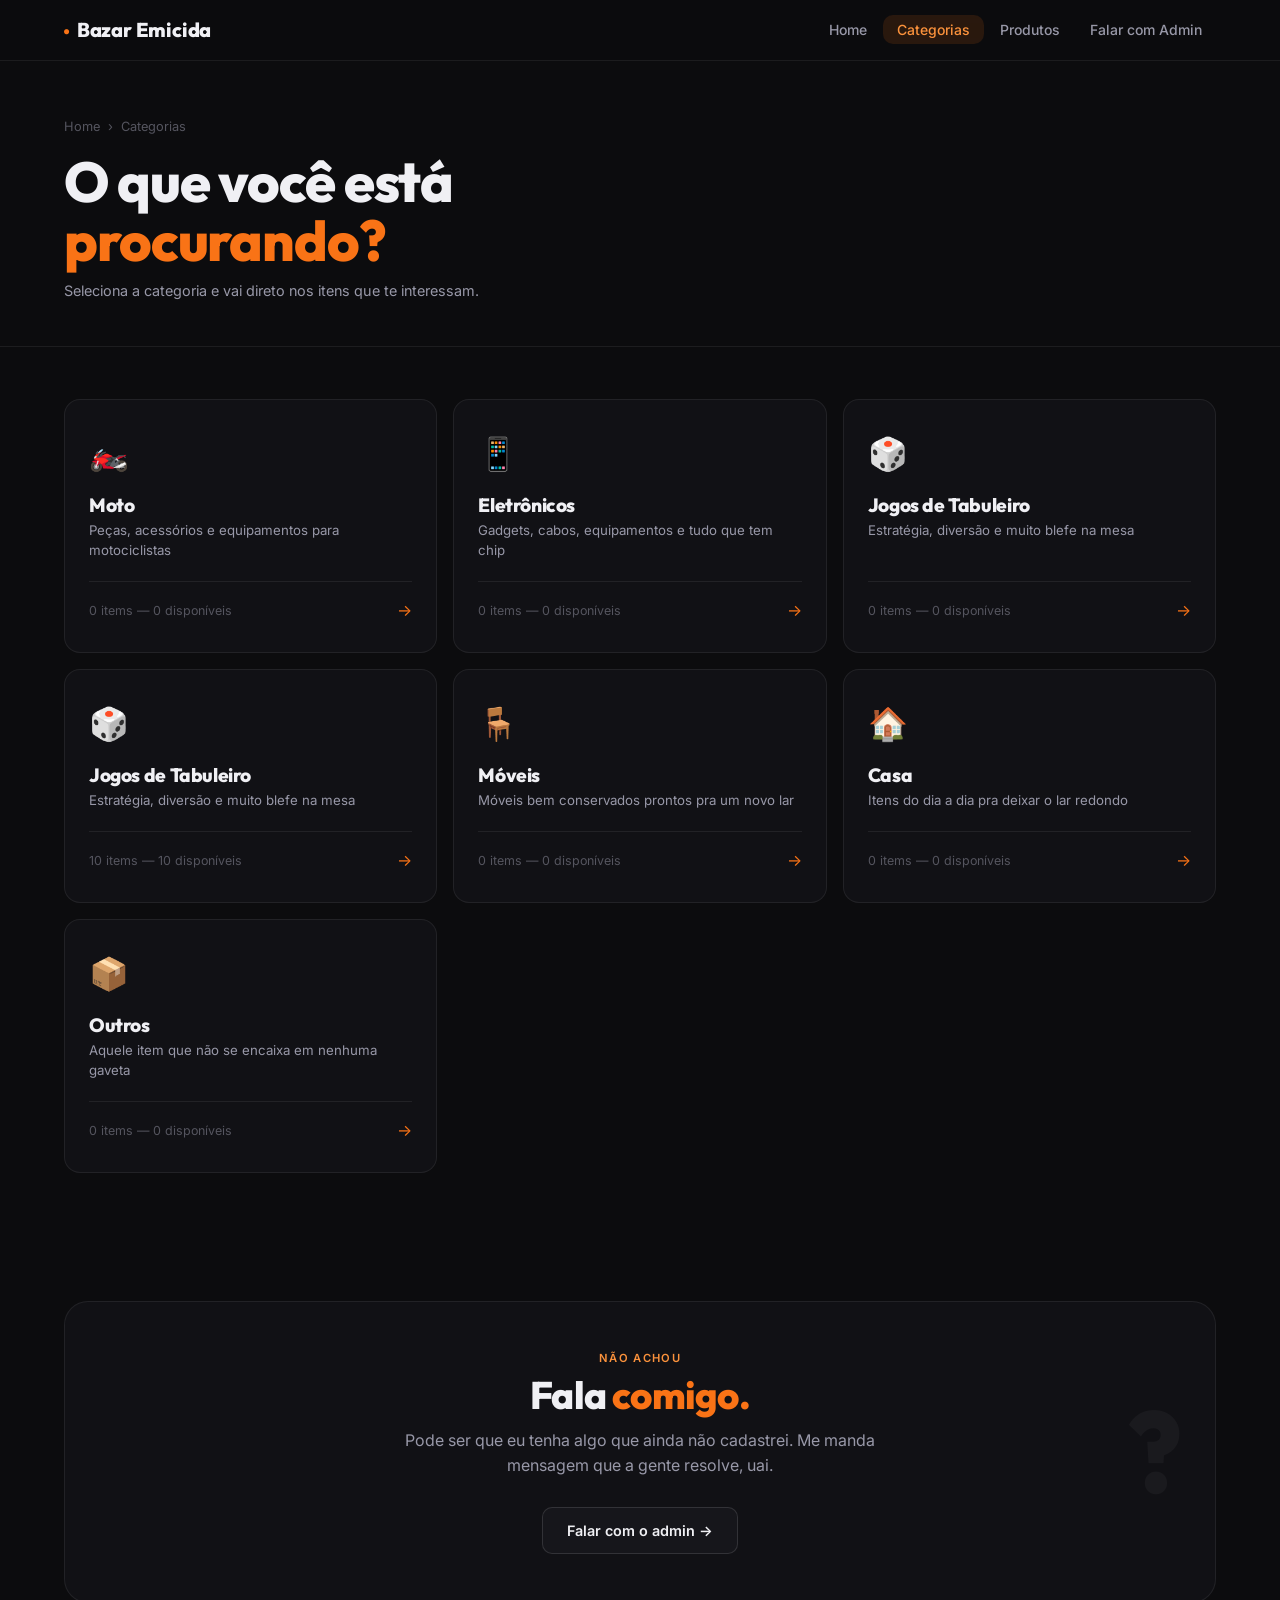
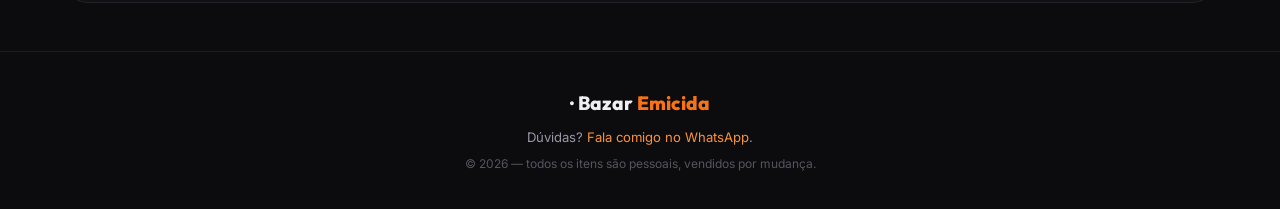
==== categorias.html @ 6313853e "feat: bazar completo com CSV, dark theme e checkout via WhatsApp - Estrutura completa: home, categor" ====
<!DOCTYPE html>
<html lang="pt-BR">
<head>
  <meta charset="UTF-8">
  <meta name="viewport" content="width=device-width, initial-scale=1.0">
  <title>Categorias — Bazar Emicida</title>
  <meta name="description" content="Navegue pelas categorias do Bazar Emicida: Motos, Eletrônicos, Jogos, Móveis, Casa e mais.">
  <link rel="stylesheet" href="css/style.css">
</head>
<body>
<div class="page-header">
  <div class="container">
    <nav class="breadcrumb">
      <a href="index.html">Home</a><span>&rsaquo;</span><span>Categorias</span>
    </nav>
    <h1 class="sh-title display" style="font-size:clamp(2rem,6vw,3.5rem)">O que você está<br><em style="font-style:normal;color:var(--orange)">procurando?</em></h1>
    <p class="sh-sub" style="margin-top:8px">Seleciona a categoria e vai direto nos itens que te interessam.</p>
  </div>
</div>

<section class="section" style="padding-top:0">
  <div class="container">
    <div class="grid-cats" id="listaCats"></div>
  </div>
</section>

<section class="section-sm">
  <div class="container">
    <div class="banner" data-deco="?">
      <div class="banner-center">
        <span class="sh-label label-sm" style="color:var(--orange-txt)">Não achou</span>
        <h2 class="sh-title display" style="margin-top:8px">Fala <em style="font-style:normal;color:var(--orange)">comigo.</em></h2>
        <p>Pode ser que eu tenha algo que ainda não cadastrei. Me manda mensagem que a gente resolve, uai.</p>
        <a href="contato.html" class="btn btn-ghost" style="margin:0 auto">Falar com o admin &rarr;</a>
      </div>
    </div>
  </div>
</section>

<script src="js/config.js"></script>
<script src="js/data.js"></script>
<script src="js/ui.js"></script>
<script>
  renderNavbar();
  renderFooter();

  const lista = document.getElementById('listaCats');

  fetchProdutos().then(todos => {
    CONFIG.CATEGORIAS.forEach(cat => {
      const total = todos.filter(p => p.categoria === cat.id).length;
      const disp  = todos.filter(p => p.categoria === cat.id && isDisponivel(p)).length;

      const a = document.createElement('a');
      a.href = `produtos.html?categoria=${cat.id}`;
      a.className = 'card-cat';
      a.innerHTML = `
        <span class="card-cat-icon">${cat.icone}</span>
        <span class="card-cat-name display">${cat.nome}</span>
        <p class="card-cat-desc">${cat.descricao}</p>
        <div class="card-cat-footer">
          <span class="card-cat-count">${total} item${total !== 1 ? 's' : ''} &mdash; ${disp} disponíve${disp !== 1 ? 'is' : 'l'}</span>
          <span class="card-cat-arrow">&#8594;</span>
        </div>
      `;
      lista.appendChild(a);
    });
  });
</script>
</body>
</html>
---- css/style.css ----
@import url('https://fonts.googleapis.com/css2?family=Outfit:wght@700;800&family=Inter:wght@400;500;600&display=swap');

/* ─── RESET ─────────────────────────────────────────────── */
*, *::before, *::after { box-sizing: border-box; margin: 0; padding: 0; }
html { scroll-behavior: smooth; font-size: 16px; }
body {
  background: #0c0c0e;
  color: #e8e8ec;
  font-family: 'Inter', system-ui, sans-serif;
  line-height: 1.6;
  min-height: 100vh;
  display: flex;
  flex-direction: column;
  -webkit-font-smoothing: antialiased;
}
a { color: inherit; text-decoration: none; }
img { display: block; max-width: 100%; }
button { font-family: inherit; cursor: pointer; border: none; background: none; }
ul, ol { list-style: none; }

/* ─── TOKENS ─────────────────────────────────────────────── */
:root {
  --bg:         #0c0c0e;
  --bg1:        #111115;
  --bg2:        #16161b;
  --bg3:        #1c1c23;
  --line:       rgba(255,255,255,0.07);
  --line2:      rgba(255,255,255,0.12);

  --orange:     #f97316;
  --orange-dim: rgba(249,115,22,0.12);
  --orange-mid: rgba(249,115,22,0.25);
  --orange-txt: #fb923c;

  --green:  #22c55e;
  --red:    #ef4444;

  --t1: #f0f0f4;
  --t2: #9898a8;
  --t3: #55555f;

  --r:   10px;
  --r2:  16px;
  --r3:  24px;

  --ease: cubic-bezier(.25,.8,.25,1);
  --dur:  200ms;

  --shadow-sm:  0 1px 3px rgba(0,0,0,.5);
  --shadow-md:  0 4px 20px rgba(0,0,0,.6);
  --shadow-lg:  0 8px 40px rgba(0,0,0,.7);
  --glow:       0 0 30px rgba(249,115,22,.18);
}

/* ─── UTILS ──────────────────────────────────────────────── */
.container    { max-width: 1200px; margin: 0 auto; padding: 0 24px; }
.section      { padding: 80px 0; }
.section-sm   { padding: 48px 0; }
.grid-auto    { display: grid; grid-template-columns: repeat(auto-fill, minmax(270px, 1fr)); gap: 20px; }
.grid-cats    { display: grid; grid-template-columns: repeat(auto-fill, minmax(300px, 1fr)); gap: 16px; }
.sr-only      { position: absolute; width: 1px; height: 1px; overflow: hidden; clip: rect(0,0,0,0); }

/* ─── TIPOGRAFIA ─────────────────────────────────────────── */
.display {
  font-family: 'Outfit', sans-serif;
  font-weight: 800;
  line-height: 1.05;
  letter-spacing: -0.02em;
}
.label-sm {
  font-size: 0.7rem;
  font-weight: 600;
  letter-spacing: 0.12em;
  text-transform: uppercase;
}

/* ─── SCROLLBAR ──────────────────────────────────────────── */
::-webkit-scrollbar { width: 5px; }
::-webkit-scrollbar-track { background: var(--bg); }
::-webkit-scrollbar-thumb { background: var(--bg3); border-radius: 3px; }
::-webkit-scrollbar-thumb:hover { background: var(--orange); }

/* ─── NAVBAR ─────────────────────────────────────────────── */
.navbar {
  position: sticky; top: 0; z-index: 90;
  background: rgba(12,12,14,.92);
  backdrop-filter: blur(16px) saturate(180%);
  border-bottom: 1px solid var(--line);
}
.navbar-inner {
  display: flex; align-items: center; justify-content: space-between;
  height: 60px;
}
.brand {
  font-family: 'Outfit', sans-serif; font-weight: 800;
  font-size: 1.25rem; letter-spacing: -0.01em;
  color: var(--t1); display: flex; align-items: center; gap: 8px;
}
.brand-dot { color: var(--orange); font-size: 1.6rem; line-height: 0; position: relative; top: 2px; }
.nav-links {
  display: flex; align-items: center; gap: 2px;
}
.nav-links a {
  font-size: 0.875rem; font-weight: 500; color: var(--t2);
  padding: 6px 14px; border-radius: var(--r);
  transition: color var(--dur) var(--ease), background var(--dur) var(--ease);
}
.nav-links a:hover { color: var(--t1); background: var(--bg2); }
.nav-links a.active { color: var(--orange-txt); background: var(--orange-dim); }
.nav-toggle {
  display: none; flex-direction: column; gap: 5px;
  padding: 8px; border-radius: var(--r); transition: background var(--dur);
}
.nav-toggle:hover { background: var(--bg2); }
.nav-toggle span { display: block; width: 20px; height: 1.5px; background: var(--t1); border-radius: 2px; transition: transform var(--dur) var(--ease), opacity var(--dur); }
.nav-toggle.open span:nth-child(1) { transform: translateY(6.5px) rotate(45deg); }
.nav-toggle.open span:nth-child(2) { opacity: 0; transform: scaleX(0); }
.nav-toggle.open span:nth-child(3) { transform: translateY(-6.5px) rotate(-45deg); }

/* ─── BOTÕES ─────────────────────────────────────────────── */
.btn {
  display: inline-flex; align-items: center; gap: 8px;
  padding: 11px 24px; border-radius: var(--r); font-size: 0.9rem; font-weight: 600;
  transition: all var(--dur) var(--ease); cursor: pointer; white-space: nowrap;
}
.btn-primary {
  background: var(--orange); color: #fff;
  box-shadow: 0 2px 12px rgba(249,115,22,.3);
}
.btn-primary:hover {
  background: #ea6a0f; color: #fff;
  transform: translateY(-1px); box-shadow: 0 4px 20px rgba(249,115,22,.45);
}
.btn-ghost {
  background: var(--bg2); color: var(--t1); border: 1px solid var(--line2);
}
.btn-ghost:hover { background: var(--bg3); border-color: var(--line2); color: var(--t1); transform: translateY(-1px); }
.btn-wpp {
  background: #25D366; color: #fff; width: 100%; justify-content: center;
  padding: 14px 24px; border-radius: var(--r); font-size: 0.95rem;
  box-shadow: 0 2px 12px rgba(37,211,102,.2);
}
.btn-wpp:hover { background: #1ebe5d; color: #fff; transform: translateY(-1px); box-shadow: 0 4px 20px rgba(37,211,102,.35); }
.btn-disabled {
  background: var(--bg3); color: var(--t3); width: 100%; justify-content: center;
  padding: 14px 24px; border-radius: var(--r); font-size: 0.95rem;
  border: 1px solid var(--line); cursor: not-allowed; pointer-events: none;
}

/* ─── HERO ───────────────────────────────────────────────── */
.hero {
  position: relative; overflow: hidden;
  padding: 100px 0 80px;
  background: radial-gradient(ellipse 80% 60% at 110% 40%, rgba(249,115,22,.08) 0%, transparent 65%),
              radial-gradient(ellipse 60% 80% at -10% 80%, rgba(249,115,22,.04) 0%, transparent 60%);
}
.hero::after {
  content: '';
  position: absolute; inset: 0;
  background: url("data:image/svg+xml,%3Csvg xmlns='http://www.w3.org/2000/svg' width='400' height='400'%3E%3Cfilter id='n'%3E%3CfeTurbulence type='fractalNoise' baseFrequency='.65' numOctaves='3' stitchTiles='stitch'/%3E%3CfeColorMatrix type='saturate' values='0'/%3E%3C/filter%3E%3Crect width='400' height='400' filter='url(%23n)' opacity='.04'/%3E%3C/svg%3E");
  pointer-events: none; opacity: .5;
}
.hero-inner { position: relative; z-index: 1; display: grid; grid-template-columns: 1fr auto; gap: 48px; align-items: center; }
.hero-eyebrow {
  display: inline-flex; align-items: center; gap: 8px;
  background: var(--orange-dim); border: 1px solid var(--orange-mid);
  color: var(--orange-txt); padding: 5px 14px; border-radius: 100px;
  margin-bottom: 28px;
}
.hero-eyebrow::before { content: ''; width: 6px; height: 6px; background: var(--orange); border-radius: 50%; flex-shrink: 0; }
.hero-title {
  font-size: clamp(3rem, 7vw, 5.5rem);
  color: var(--t1); margin-bottom: 24px;
}
.hero-title em { font-style: normal; color: var(--orange); }
.hero-text { font-size: 1.05rem; color: var(--t2); line-height: 1.75; max-width: 520px; margin-bottom: 36px; }
.hero-text strong { color: var(--t1); font-weight: 600; }
.hero-cta { display: flex; gap: 12px; flex-wrap: wrap; }
.hero-stats { display: flex; gap: 40px; margin-top: 60px; padding-top: 40px; border-top: 1px solid var(--line); }
.stat-n { font-family: 'Outfit', sans-serif; font-weight: 800; font-size: 2rem; color: var(--orange); display: block; }
.stat-l { font-size: 0.75rem; color: var(--t3); text-transform: uppercase; letter-spacing: .1em; }
.hero-badge {
  flex-shrink: 0;
  background: var(--bg1); border: 1px solid var(--line2);
  border-radius: var(--r3); padding: 28px 24px;
  display: flex; flex-direction: column; align-items: center; justify-content: center;
  gap: 8px; text-align: center; min-width: 160px;
}
.hero-badge-icon { font-size: 3rem; }
.hero-badge-text { font-size: 0.72rem; color: var(--t3); text-transform: uppercase; letter-spacing: .1em; line-height: 1.4; }
.hero-badge-name { font-family: 'Outfit', sans-serif; font-weight: 800; font-size: 1.1rem; color: var(--t1); }

/* ─── HISTÓRIA ───────────────────────────────────────────── */
.historia {
  background: var(--bg1); border-top: 1px solid var(--line); border-bottom: 1px solid var(--line);
}
.historia-inner {
  display: grid; grid-template-columns: 3px 1fr; gap: 32px; align-items: start;
  padding: 52px 0;
}
.historia-accent { background: var(--orange); border-radius: 3px; align-self: stretch; }
.historia-content blockquote {
  font-size: clamp(1rem, 2vw, 1.15rem); color: var(--t2);
  font-style: italic; line-height: 1.85; max-width: 700px;
}
.historia-content blockquote strong { color: var(--t1); font-style: normal; }
.historia-sig { margin-top: 20px; font-size: 0.85rem; font-weight: 600; color: var(--orange-txt); }

/* ─── SECTION HEADER ─────────────────────────────────────── */
.sh { margin-bottom: 36px; }
.sh-label { color: var(--orange-txt); margin-bottom: 8px; display: block; }
.sh-title { font-size: clamp(1.6rem, 4vw, 2.4rem); color: var(--t1); margin-bottom: 8px; }
.sh-sub { color: var(--t2); font-size: 0.9rem; }

/* ─── PAGE HEADER ────────────────────────────────────────── */
.page-header { padding: 56px 0 44px; border-bottom: 1px solid var(--line); margin-bottom: 52px; }
.breadcrumb { display: flex; align-items: center; gap: 8px; font-size: 0.8rem; color: var(--t3); margin-bottom: 16px; }
.breadcrumb a { color: var(--t3); transition: color var(--dur); }
.breadcrumb a:hover { color: var(--orange-txt); }
.breadcrumb span { color: var(--t3); }

/* ─── CARDS DE CATEGORIA ─────────────────────────────────── */
.card-cat {
  display: flex; flex-direction: column;
  background: var(--bg1); border: 1px solid var(--line);
  border-radius: var(--r2); padding: 28px 24px;
  transition: border-color var(--dur) var(--ease), transform var(--dur) var(--ease), box-shadow var(--dur) var(--ease);
  position: relative; overflow: hidden; text-decoration: none;
}
.card-cat:hover {
  border-color: var(--orange-mid); transform: translateY(-3px);
  box-shadow: var(--shadow-md), var(--glow);
}
.card-cat-icon { font-size: 2rem; margin-bottom: 16px; }
.card-cat-name { font-family: 'Outfit', sans-serif; font-weight: 800; font-size: 1.2rem; color: var(--t1); margin-bottom: 6px; }
.card-cat-desc { font-size: 0.83rem; color: var(--t2); line-height: 1.5; flex: 1; }
.card-cat-footer {
  display: flex; align-items: center; justify-content: space-between;
  margin-top: 20px; padding-top: 16px; border-top: 1px solid var(--line);
}
.card-cat-count { font-size: 0.78rem; color: var(--t3); }
.card-cat-arrow { color: var(--orange); font-size: 1rem; transition: transform var(--dur); }
.card-cat:hover .card-cat-arrow { transform: translateX(4px); }

/* ─── CARDS DE PRODUTO ───────────────────────────────────── */
.card-produto {
  background: var(--bg1); border: 1px solid var(--line);
  border-radius: var(--r2); overflow: hidden; cursor: pointer;
  transition: border-color var(--dur) var(--ease), transform var(--dur) var(--ease), box-shadow var(--dur) var(--ease);
  display: flex; flex-direction: column;
}
.card-produto:hover {
  border-color: var(--orange-mid); transform: translateY(-3px);
  box-shadow: var(--shadow-md), var(--glow);
}
.card-produto.esgotado { opacity: 0.5; }
.card-thumb {
  position: relative; aspect-ratio: 4/3;
  background: var(--bg2); overflow: hidden;
}
.card-thumb img {
  width: 100%; height: 100%; object-fit: cover;
  transition: transform .4s var(--ease);
}
.card-produto:hover .card-thumb img { transform: scale(1.04); }
.thumb-empty { width: 100%; height: 100%; display: flex; align-items: center; justify-content: center; font-size: 2.5rem; opacity: .25; }
.badge-esgotado {
  position: absolute; inset: 0; display: flex; align-items: center; justify-content: center;
  background: rgba(0,0,0,.6); backdrop-filter: blur(2px);
}
.badge-esgotado span {
  background: var(--red); color: #fff; font-size: 0.72rem; font-weight: 700;
  letter-spacing: .1em; text-transform: uppercase; padding: 6px 14px; border-radius: 100px;
}
.badge-fotos {
  position: absolute; bottom: 8px; right: 8px;
  background: rgba(0,0,0,.7); color: var(--t2); font-size: 0.7rem;
  padding: 3px 8px; border-radius: 6px; backdrop-filter: blur(4px);
}
.card-body { padding: 16px 18px 20px; flex: 1; display: flex; flex-direction: column; }
.card-cat-tag {
  font-size: 0.68rem; font-weight: 600; letter-spacing: .12em;
  text-transform: uppercase; color: var(--orange-txt); margin-bottom: 6px;
}
.card-nome { font-size: 0.95rem; font-weight: 600; color: var(--t1); line-height: 1.4; flex: 1; margin-bottom: 12px; }
.card-preco { font-family: 'Outfit', sans-serif; font-weight: 800; font-size: 1.3rem; color: var(--t1); }

/* ─── FILTRO ─────────────────────────────────────────────── */
.filtro {
  background: var(--bg1); border: 1px solid var(--line);
  border-radius: var(--r2); padding: 16px 20px;
  display: flex; gap: 12px; flex-wrap: wrap; align-items: center;
  margin-bottom: 28px;
}
.filtro-input {
  flex: 1; min-width: 180px;
  background: var(--bg2); border: 1px solid var(--line); color: var(--t1);
  padding: 9px 14px; border-radius: var(--r); font-size: 0.875rem;
  outline: none; transition: border-color var(--dur);
}
.filtro-input:focus { border-color: var(--orange-mid); }
.filtro-input::placeholder { color: var(--t3); }
.filtro-tags { display: flex; gap: 6px; flex-wrap: wrap; }
.ftag {
  padding: 6px 14px; border-radius: 100px; font-size: 0.78rem; font-weight: 500;
  border: 1px solid var(--line); background: var(--bg2); color: var(--t2);
  cursor: pointer; transition: all var(--dur) var(--ease);
}
.ftag:hover { border-color: var(--line2); color: var(--t1); }
.ftag.on { background: var(--orange); border-color: var(--orange); color: #fff; }
.filtro-count { font-size: 0.8rem; color: var(--t3); margin-bottom: 20px; }

/* ─── MODAL ──────────────────────────────────────────────── */
.overlay {
  position: fixed; inset: 0; z-index: 200;
  background: rgba(0,0,0,.85); backdrop-filter: blur(8px);
  display: flex; align-items: center; justify-content: center; padding: 20px;
  opacity: 0; transition: opacity .25s var(--ease);
}
.overlay.show { opacity: 1; }
.modal {
  background: var(--bg1); border: 1px solid var(--line2);
  border-radius: var(--r3); width: 100%; max-width: 820px; max-height: 90vh;
  overflow-y: auto; position: relative; box-shadow: var(--shadow-lg);
  transform: scale(.96) translateY(8px); transition: transform .25s var(--ease);
}
.overlay.show .modal { transform: scale(1) translateY(0); }
.modal-close {
  position: absolute; top: 14px; right: 14px; z-index: 5;
  width: 34px; height: 34px; border-radius: 50%; display: flex; align-items: center; justify-content: center;
  background: var(--bg3); color: var(--t2); font-size: 1.1rem; border: 1px solid var(--line);
  transition: all var(--dur);
}
.modal-close:hover { background: var(--red); border-color: var(--red); color: #fff; }
.modal-grid { display: grid; grid-template-columns: 1fr 1fr; }
.mgallery {
  background: var(--bg2); border-radius: var(--r3) 0 0 var(--r3);
  overflow: hidden; position: relative; aspect-ratio: 1;
}
.mgallery-track { position: relative; width: 100%; height: 100%; }
.mgallery-img {
  position: absolute; inset: 0; width: 100%; height: 100%;
  object-fit: cover; opacity: 0; transition: opacity .3s;
}
.mgallery-img.on { opacity: 1; }
.mgallery-empty { width: 100%; height: 100%; display: flex; align-items: center; justify-content: center; color: var(--t3); font-size: 0.85rem; }
.mgallery-btn {
  position: absolute; top: 50%; transform: translateY(-50%); z-index: 2;
  width: 36px; height: 36px; border-radius: 50%; display: flex; align-items: center; justify-content: center;
  background: rgba(0,0,0,.6); color: #fff; font-size: 1.1rem; border: 1px solid rgba(255,255,255,.1);
  transition: background var(--dur); backdrop-filter: blur(4px);
}
.mgallery-btn:hover { background: var(--orange); border-color: var(--orange); }
.mgallery-btn.prev { left: 10px; }
.mgallery-btn.next { right: 10px; }
.mgallery-dots {
  position: absolute; bottom: 10px; left: 50%; transform: translateX(-50%);
  display: flex; gap: 5px; z-index: 2;
}
.mdot { width: 6px; height: 6px; border-radius: 50%; background: rgba(255,255,255,.3); cursor: pointer; transition: background var(--dur); }
.mdot.on { background: var(--orange); }
.minfo { padding: 32px 28px; display: flex; flex-direction: column; }
.minfo-cat { color: var(--orange-txt); margin-bottom: 8px; display: block; }
.minfo-nome { font-family: 'Outfit', sans-serif; font-weight: 800; font-size: 1.5rem; color: var(--t1); line-height: 1.2; margin-bottom: 12px; }
.minfo-preco { font-family: 'Outfit', sans-serif; font-weight: 800; font-size: 2rem; color: var(--t1); margin-bottom: 16px; }
.minfo-desc { font-size: 0.88rem; color: var(--t2); line-height: 1.7; flex: 1; margin-bottom: 20px; }
.minfo-status { display: flex; align-items: center; gap: 7px; font-size: 0.82rem; font-weight: 600; margin-bottom: 20px; }
.minfo-status.ok { color: var(--green); }
.minfo-status.no { color: var(--red); }
.status-dot { width: 7px; height: 7px; border-radius: 50%; background: currentColor; }
.minfo-status.ok .status-dot { box-shadow: 0 0 6px var(--green); animation: pulse 2s infinite; }
@keyframes pulse { 0%,100% { opacity:1 } 50% { opacity:.5 } }

/* ─── BANNER CTA ─────────────────────────────────────────── */
.banner {
  background: var(--bg1); border: 1px solid var(--line);
  border-radius: var(--r3); padding: 48px; position: relative; overflow: hidden;
}
.banner::before {
  content: attr(data-deco); position: absolute; right: 32px; top: 50%;
  transform: translateY(-50%); font-size: 7rem; opacity: .04;
  font-family: 'Outfit', sans-serif; font-weight: 800; pointer-events: none;
  white-space: nowrap;
}
.banner-center { text-align: center; max-width: 520px; margin: 0 auto; }
.banner-center .sh-title { margin-bottom: 12px; }
.banner-center p { color: var(--t2); margin-bottom: 28px; }

/* ─── CONTATO ────────────────────────────────────────────── */
.contato-grid { display: grid; grid-template-columns: 1fr 1fr; gap: 32px; align-items: start; }
.ccard { background: var(--bg1); border: 1px solid var(--line); border-radius: var(--r2); padding: 36px; }
.ccard-title { font-family: 'Outfit', sans-serif; font-weight: 800; font-size: 1.4rem; color: var(--t1); margin-bottom: 8px; }
.ccard-title em { font-style: normal; color: var(--orange); }
.ccard-sub { font-size: 0.875rem; color: var(--t2); margin-bottom: 24px; line-height: 1.6; }
.citem { display: flex; gap: 14px; align-items: flex-start; padding: 14px 0; border-bottom: 1px solid var(--line); }
.citem:last-of-type { border-bottom: none; }
.citem-icon { width: 40px; height: 40px; background: var(--orange-dim); border: 1px solid var(--orange-mid); border-radius: 10px; display: flex; align-items: center; justify-content: center; font-size: 1.1rem; flex-shrink: 0; }
.citem-info strong { display: block; font-size: 0.875rem; font-weight: 600; color: var(--t1); margin-bottom: 2px; }
.citem-info span { font-size: 0.82rem; color: var(--t2); }
.faq-item { padding: 18px 0; border-bottom: 1px solid var(--line); }
.faq-item:last-child { border-bottom: none; }
.faq-q { font-size: 0.9rem; font-weight: 600; color: var(--t1); margin-bottom: 5px; }
.faq-a { font-size: 0.83rem; color: var(--t2); line-height: 1.6; }

/* ─── ESTADOS ────────────────────────────────────────────── */
.state { display: flex; flex-direction: column; align-items: center; justify-content: center; padding: 80px 20px; gap: 14px; grid-column: 1/-1; }
.state-icon { font-size: 2.5rem; opacity: .35; }
.state-msg { font-size: 0.9rem; color: var(--t3); text-align: center; }
.spinner { width: 36px; height: 36px; border: 2px solid var(--bg3); border-top-color: var(--orange); border-radius: 50%; animation: spin .7s linear infinite; }
@keyframes spin { to { transform: rotate(360deg); } }

/* ─── FOOTER ─────────────────────────────────────────────── */
.footer { margin-top: auto; border-top: 1px solid var(--line); padding: 36px 0; }
.footer-inner { text-align: center; }
.footer-brand { font-family: 'Outfit', sans-serif; font-weight: 800; font-size: 1.2rem; color: var(--t1); margin-bottom: 8px; }
.footer-brand em { font-style: normal; color: var(--orange); }
.footer-sub { font-size: 0.82rem; color: var(--t2); margin-bottom: 6px; }
.footer-sub a { color: var(--orange-txt); }
.footer-copy { font-size: 0.75rem; color: var(--t3); }

/* ─── RESPONSIVO ─────────────────────────────────────────── */
@media (max-width: 768px) {
  .nav-toggle { display: flex; }
  .navbar { position: relative; }
  .nav-links {
    display: none; flex-direction: column; gap: 4px;
    position: absolute; top: 60px; left: 0; right: 0;
    background: rgba(12,12,14,.98); backdrop-filter: blur(16px);
    padding: 12px 20px 20px; border-bottom: 1px solid var(--line); z-index: 89;
  }
  .nav-links.open { display: flex; }
  .nav-links a { padding: 10px 14px; }

  .hero { padding: 64px 0 56px; }
  .hero-inner { grid-template-columns: 1fr; }
  .hero-badge { display: none; }
  .hero-stats { gap: 24px; flex-wrap: wrap; }

  .historia-inner { grid-template-columns: 3px 1fr; gap: 20px; }

  .modal-grid { grid-template-columns: 1fr; }
  .mgallery { border-radius: var(--r3) var(--r3) 0 0; aspect-ratio: 4/3; }
  .minfo { padding: 24px 20px; }

  .contato-grid { grid-template-columns: 1fr; }
  .banner { padding: 36px 24px; }
  .banner::before { display: none; }

  .grid-auto { grid-template-columns: repeat(auto-fill, minmax(220px, 1fr)); }
  .filtro { flex-direction: column; align-items: stretch; }
  .filtro-input { min-width: unset; }
}

@media (max-width: 480px) {
  .container { padding: 0 16px; }
  .section { padding: 56px 0; }
  .grid-auto { grid-template-columns: 1fr 1fr; gap: 12px; }
  .hero-cta { flex-direction: column; }
  .hero-cta .btn { justify-content: center; }
  .card-body { padding: 12px 14px 16px; }
  .card-nome { font-size: 0.875rem; }
  .card-preco { font-size: 1.1rem; }
}
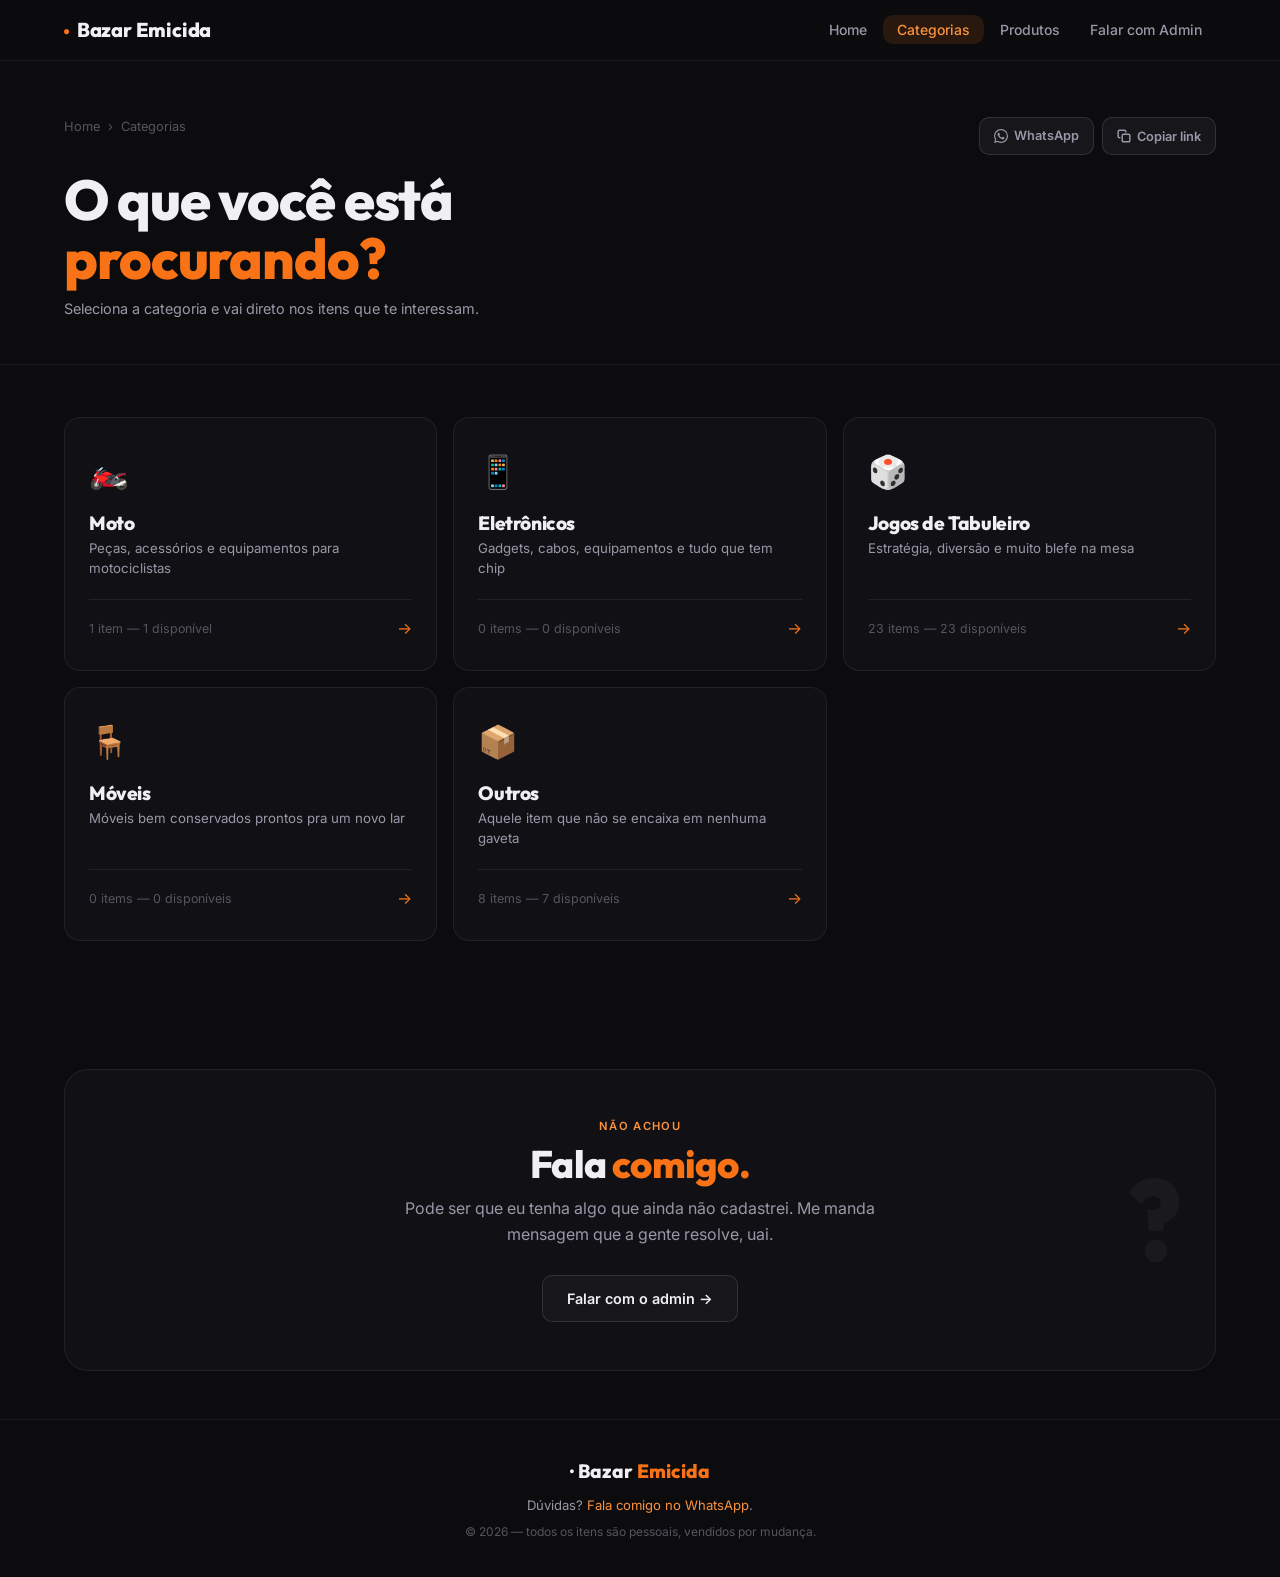
==== commit 875f242e: "feat: botão de compartilhar no topo da página de categorias Co-Authored-By: Claude Sonnet 4.6 <norep" ====
--- a/categorias.html
+++ b/categorias.html
@@ -10,10 +10,22 @@
 <body>
 <div class="page-header">
   <div class="container">
-    <nav class="breadcrumb">
-      <a href="index.html">Home</a><span>&rsaquo;</span><span>Categorias</span>
-    </nav>
-    <h1 class="sh-title display" style="font-size:clamp(2rem,6vw,3.5rem)">O que você está<br><em style="font-style:normal;color:var(--orange)">procurando?</em></h1>
+    <div style="display:flex;align-items:flex-start;justify-content:space-between;gap:16px;flex-wrap:wrap">
+      <nav class="breadcrumb">
+        <a href="index.html">Home</a><span>&rsaquo;</span><span>Categorias</span>
+      </nav>
+      <div style="display:flex;gap:8px;flex-shrink:0">
+        <a id="btnShareWpp" href="#" target="_blank" rel="noopener" class="share-btn wpp" style="padding:8px 14px;font-size:0.8rem">
+          <svg width="14" height="14" viewBox="0 0 24 24" fill="currentColor"><path d="M17.472 14.382c-.297-.149-1.758-.867-2.03-.967-.273-.099-.471-.148-.67.15-.197.297-.767.966-.94 1.164-.173.199-.347.223-.644.075-.297-.15-1.255-.463-2.39-1.475-.883-.788-1.48-1.761-1.653-2.059-.173-.297-.018-.458.13-.606.134-.133.298-.347.446-.52.149-.174.198-.298.298-.497.099-.198.05-.371-.025-.52-.075-.149-.669-1.612-.916-2.207-.242-.579-.487-.5-.669-.51-.173-.008-.371-.01-.57-.01-.198 0-.52.074-.792.372-.272.297-1.04 1.016-1.04 2.479 0 1.462 1.065 2.875 1.213 3.074.149.198 2.096 3.2 5.077 4.487.709.306 1.262.489 1.694.625.712.227 1.36.195 1.871.118.571-.085 1.758-.719 2.006-1.413.248-.694.248-1.289.173-1.413-.074-.124-.272-.198-.57-.347m-5.421 7.403h-.004a9.87 9.87 0 01-5.031-1.378l-.361-.214-3.741.982.998-3.648-.235-.374a9.86 9.86 0 01-1.51-5.26c.001-5.45 4.436-9.884 9.888-9.884 2.64 0 5.122 1.03 6.988 2.898a9.825 9.825 0 012.893 6.994c-.003 5.45-4.437 9.884-9.885 9.884m8.413-18.297A11.815 11.815 0 0012.05 0C5.495 0 .16 5.335.157 11.892c0 2.096.547 4.142 1.588 5.945L.057 24l6.305-1.654a11.882 11.882 0 005.683 1.448h.005c6.554 0 11.89-5.335 11.893-11.893a11.821 11.821 0 00-3.48-8.413z"/></svg>
+          <span>WhatsApp</span>
+        </a>
+        <button id="btnShareCopy" class="share-btn copy" style="padding:8px 14px;font-size:0.8rem">
+          <svg width="14" height="14" viewBox="0 0 24 24" fill="none" stroke="currentColor" stroke-width="2.5" stroke-linecap="round" stroke-linejoin="round"><rect x="9" y="9" width="13" height="13" rx="2"/><path d="M5 15H4a2 2 0 01-2-2V4a2 2 0 012-2h9a2 2 0 012 2v1"/></svg>
+          <span>Copiar link</span>
+        </button>
+      </div>
+    </div>
+    <h1 class="sh-title display" style="font-size:clamp(2rem,6vw,3.5rem);margin-top:16px">O que você está<br><em style="font-style:normal;color:var(--orange)">procurando?</em></h1>
     <p class="sh-sub" style="margin-top:8px">Seleciona a categoria e vai direto nos itens que te interessam.</p>
   </div>
 </div>
@@ -44,6 +56,27 @@
   renderNavbar();
   renderFooter();
 
+  const PAGE_URL = 'https://rabsouza.github.io/bazar_emicida/categorias.html';
+
+  // WhatsApp
+  const msg = `Olha o *Bazar Emicida* — itens bem conservados com preço justo!\n\n${PAGE_URL}`;
+  document.getElementById('btnShareWpp').href = `https://wa.me/?text=${encodeURIComponent(msg)}`;
+
+  // Copiar link
+  document.getElementById('btnShareCopy').addEventListener('click', function () {
+    navigator.clipboard.writeText(PAGE_URL).then(() => {
+      const span = this.querySelector('span');
+      this.classList.add('copiado');
+      span.textContent = 'Copiado!';
+      // toast
+      let toast = document.getElementById('_toast');
+      if (!toast) { toast = document.createElement('div'); toast.className = 'toast'; toast.id = '_toast'; document.body.appendChild(toast); }
+      toast.textContent = 'Link copiado — cola no Instagram Stories 🔗';
+      toast.classList.add('show');
+      setTimeout(() => { toast.classList.remove('show'); this.classList.remove('copiado'); span.textContent = 'Copiar link'; }, 2500);
+    });
+  });
+
   const lista = document.getElementById('listaCats');
 
   fetchProdutos().then(todos => {
--- a/css/style.css
+++ b/css/style.css
@@ -402,6 +402,32 @@
 .faq-q { font-size: 0.9rem; font-weight: 600; color: var(--t1); margin-bottom: 5px; }
 .faq-a { font-size: 0.83rem; color: var(--t2); line-height: 1.6; }
 
+/* ─── SHARE ──────────────────────────────────────────────── */
+.card-share {
+  display: flex; gap: 6px; margin-top: 12px; padding-top: 12px;
+  border-top: 1px solid var(--line);
+}
+.share-btn {
+  flex: 1; display: flex; align-items: center; justify-content: center; gap: 6px;
+  padding: 7px 10px; border-radius: var(--r); font-size: 0.75rem; font-weight: 600;
+  border: 1px solid var(--line2); background: var(--bg2); color: var(--t2);
+  cursor: pointer; transition: all var(--dur) var(--ease); text-decoration: none;
+}
+.share-btn:hover { color: var(--t1); border-color: var(--line2); background: var(--bg3); }
+.share-btn.wpp:hover  { background: rgba(37,211,102,.12); border-color: rgba(37,211,102,.3); color: #25D366; }
+.share-btn.copy:hover { background: var(--orange-dim); border-color: var(--orange-mid); color: var(--orange-txt); }
+.share-btn.copy.copiado { background: rgba(34,197,94,.12); border-color: rgba(34,197,94,.3); color: var(--green); }
+
+/* toast */
+.toast {
+  position: fixed; bottom: 28px; left: 50%; transform: translateX(-50%) translateY(20px);
+  background: var(--bg3); border: 1px solid var(--line2); color: var(--t1);
+  font-size: 0.82rem; font-weight: 500; padding: 10px 20px; border-radius: 100px;
+  z-index: 300; opacity: 0; transition: all .25s var(--ease); pointer-events: none;
+  white-space: nowrap;
+}
+.toast.show { opacity: 1; transform: translateX(-50%) translateY(0); }
+
 /* ─── ESTADOS ────────────────────────────────────────────── */
 .state { display: flex; flex-direction: column; align-items: center; justify-content: center; padding: 80px 20px; gap: 14px; grid-column: 1/-1; }
 .state-icon { font-size: 2.5rem; opacity: .35; }
